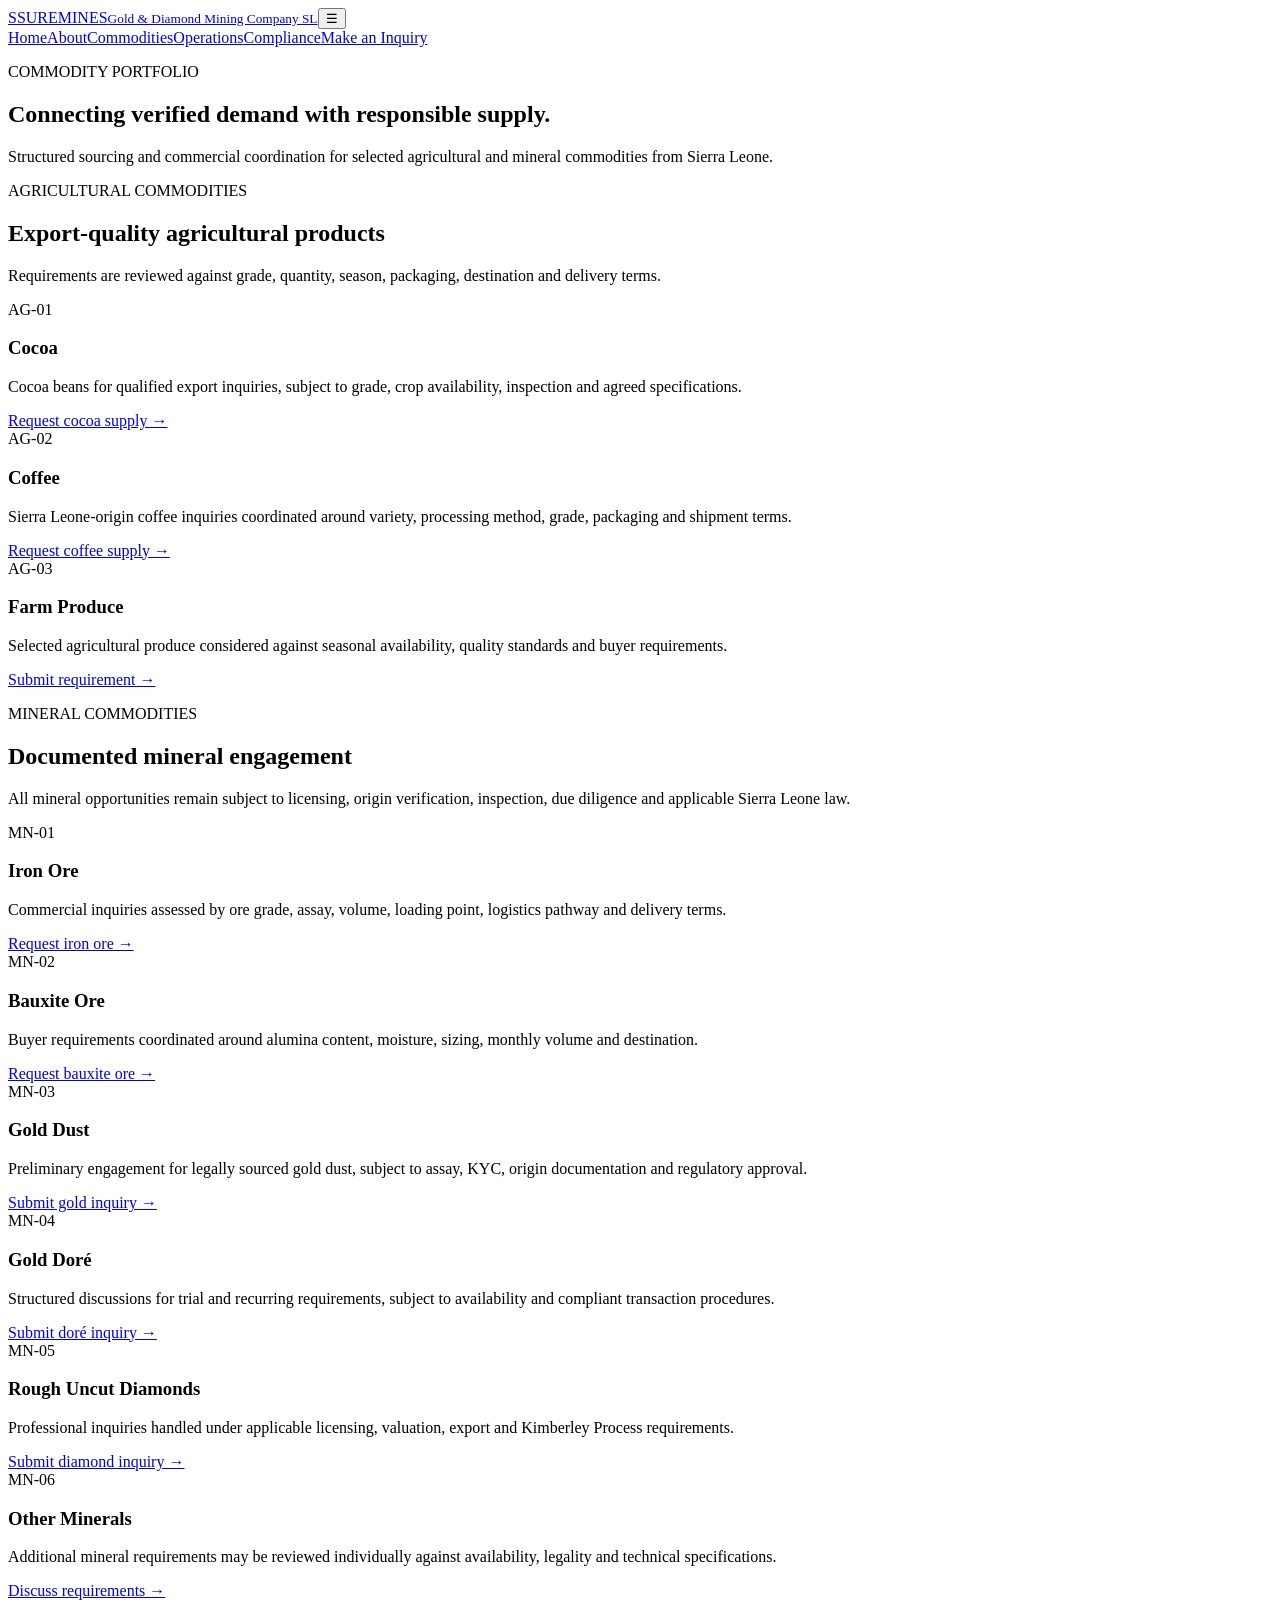
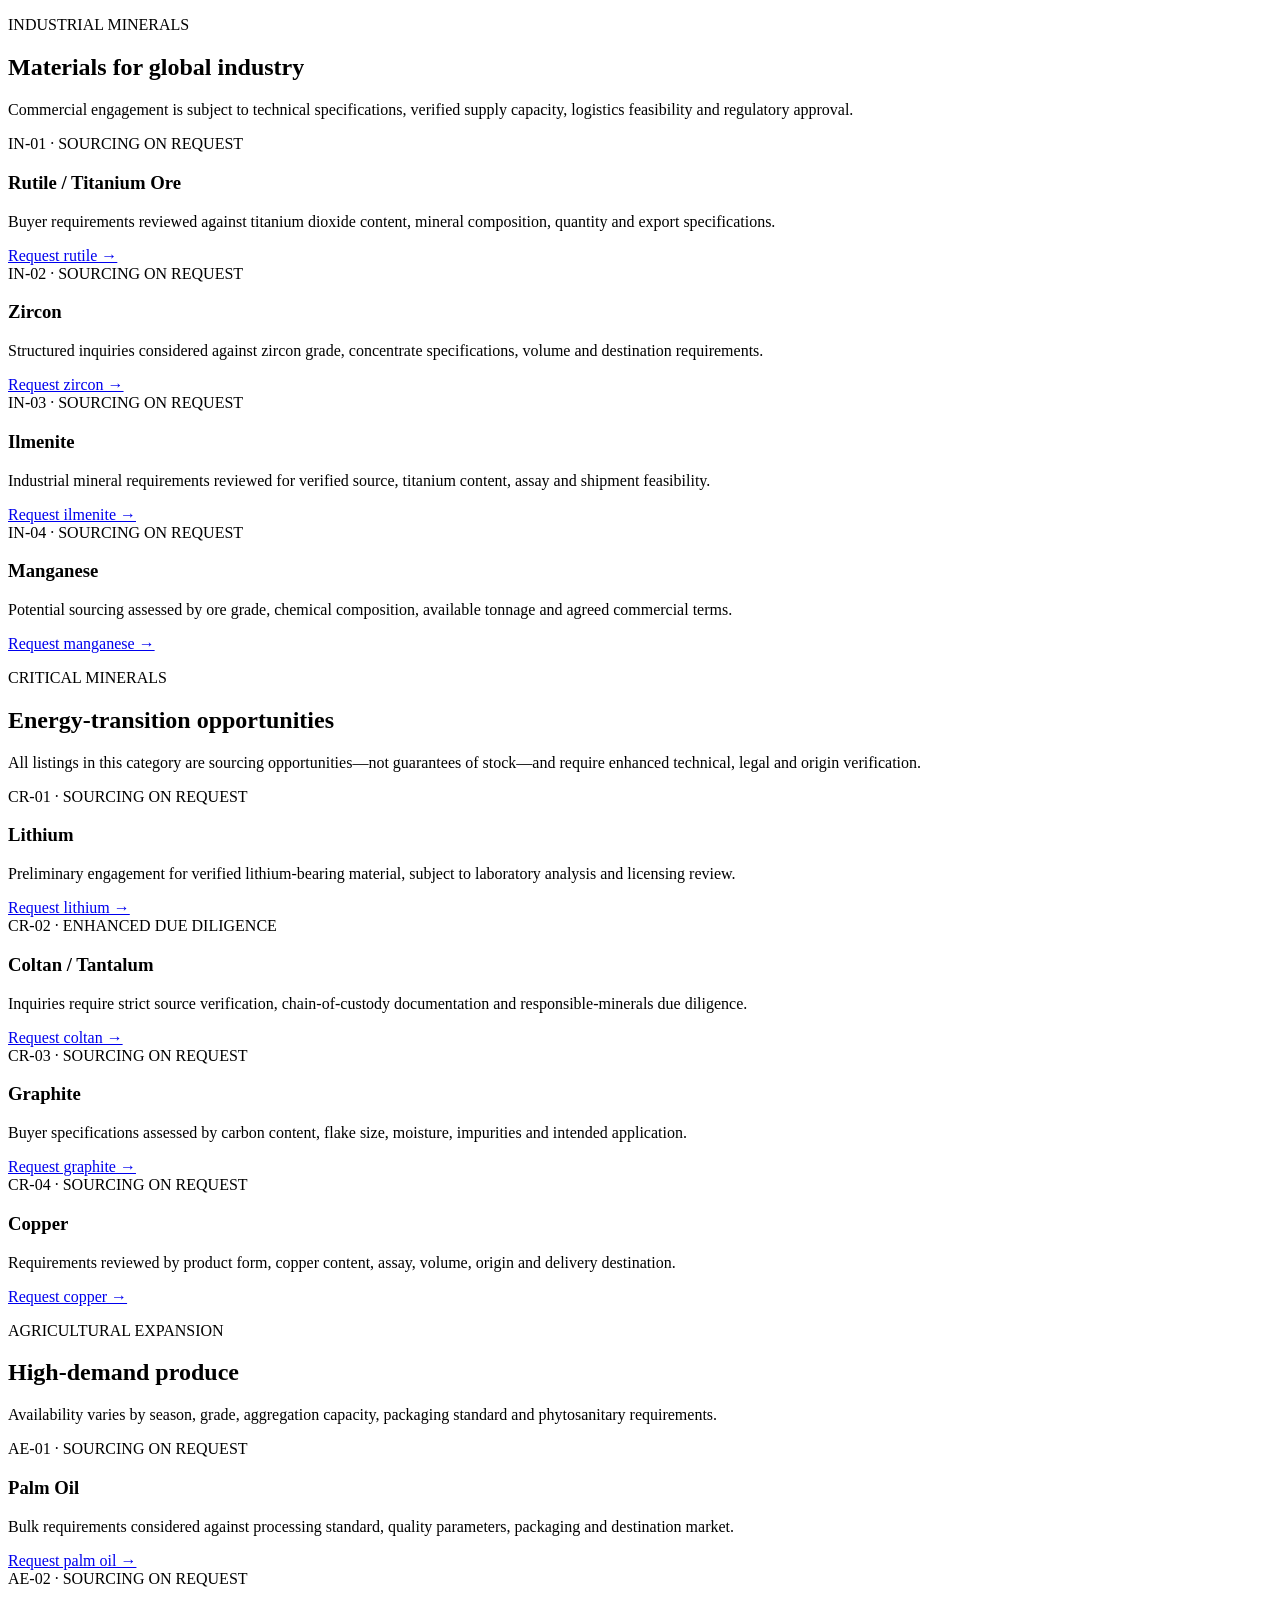
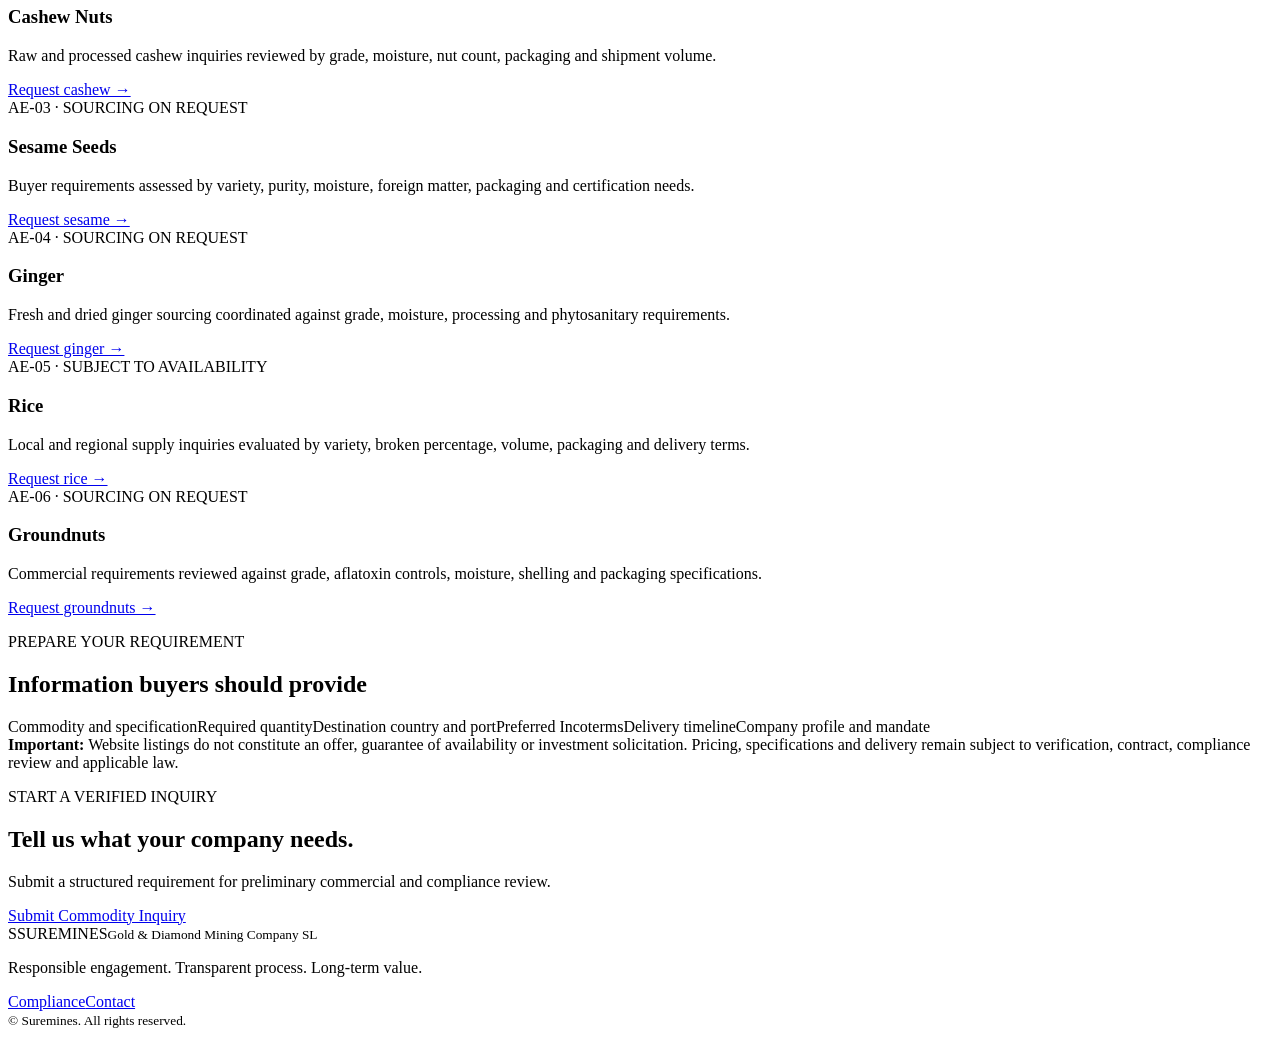
==== commodities.html @ 287db6fc "Build Suremines Trading Hub website" ====
<!doctype html><html lang="en"><head><meta charset="UTF-8"><meta name="viewport" content="width=device-width,initial-scale=1"><meta name="description" content="Suremines commodity portfolio: cocoa, coffee, iron ore, bauxite ore, gold dust and rough uncut diamonds from Sierra Leone."><title>Commodities | Suremines Trading Hub</title><link rel="stylesheet" href="assets/styles.css"><link rel="stylesheet" href="assets/commodities.css"><script defer src="assets/config.js"></script><script defer src="assets/app.js"></script></head><body>
<header class="site-header"><a class="brand" href="index.html"><span class="mark">S</span><span>SUREMINES<small>Gold & Diamond Mining Company SL</small></span></a><button class="menu" aria-label="Open menu">☰</button><nav><a href="index.html">Home</a><a href="about.html">About</a><a class="active" href="commodities.html">Commodities</a><a href="operations.html">Operations</a><a href="compliance.html">Compliance</a><a class="nav-cta" href="contact.html">Make an Inquiry</a></nav></header>
<main><section class="page-hero"><p class="eyebrow">COMMODITY PORTFOLIO</p><h1>Connecting verified demand with responsible supply.</h1><p>Structured sourcing and commercial coordination for selected agricultural and mineral commodities from Sierra Leone.</p></section>
<section class="section commodity-section"><div class="commodity-heading"><p class="eyebrow">AGRICULTURAL COMMODITIES</p><h2>Export-quality agricultural products</h2><p>Requirements are reviewed against grade, quantity, season, packaging, destination and delivery terms.</p></div><div class="commodity-grid"><article><span>AG-01</span><h3>Cocoa</h3><p>Cocoa beans for qualified export inquiries, subject to grade, crop availability, inspection and agreed specifications.</p><a href="contact.html#inquiry">Request cocoa supply →</a></article><article><span>AG-02</span><h3>Coffee</h3><p>Sierra Leone-origin coffee inquiries coordinated around variety, processing method, grade, packaging and shipment terms.</p><a href="contact.html#inquiry">Request coffee supply →</a></article><article><span>AG-03</span><h3>Farm Produce</h3><p>Selected agricultural produce considered against seasonal availability, quality standards and buyer requirements.</p><a href="contact.html#inquiry">Submit requirement →</a></article></div></section>
<section class="section dark commodity-section"><div class="commodity-heading"><p class="eyebrow">MINERAL COMMODITIES</p><h2>Documented mineral engagement</h2><p>All mineral opportunities remain subject to licensing, origin verification, inspection, due diligence and applicable Sierra Leone law.</p></div><div class="commodity-grid"><article><span>MN-01</span><h3>Iron Ore</h3><p>Commercial inquiries assessed by ore grade, assay, volume, loading point, logistics pathway and delivery terms.</p><a href="contact.html#inquiry">Request iron ore →</a></article><article><span>MN-02</span><h3>Bauxite Ore</h3><p>Buyer requirements coordinated around alumina content, moisture, sizing, monthly volume and destination.</p><a href="contact.html#inquiry">Request bauxite ore →</a></article><article><span>MN-03</span><h3>Gold Dust</h3><p>Preliminary engagement for legally sourced gold dust, subject to assay, KYC, origin documentation and regulatory approval.</p><a href="contact.html#inquiry">Submit gold inquiry →</a></article><article><span>MN-04</span><h3>Gold Doré</h3><p>Structured discussions for trial and recurring requirements, subject to availability and compliant transaction procedures.</p><a href="contact.html#inquiry">Submit doré inquiry →</a></article><article><span>MN-05</span><h3>Rough Uncut Diamonds</h3><p>Professional inquiries handled under applicable licensing, valuation, export and Kimberley Process requirements.</p><a href="contact.html#inquiry">Submit diamond inquiry →</a></article><article><span>MN-06</span><h3>Other Minerals</h3><p>Additional mineral requirements may be reviewed individually against availability, legality and technical specifications.</p><a href="contact.html#inquiry">Discuss requirements →</a></article></div></section>
<section class="section commodity-section"><div class="commodity-heading"><p class="eyebrow">INDUSTRIAL MINERALS</p><h2>Materials for global industry</h2><p>Commercial engagement is subject to technical specifications, verified supply capacity, logistics feasibility and regulatory approval.</p></div><div class="commodity-grid"><article><span>IN-01 · SOURCING ON REQUEST</span><h3>Rutile / Titanium Ore</h3><p>Buyer requirements reviewed against titanium dioxide content, mineral composition, quantity and export specifications.</p><a href="contact.html#inquiry">Request rutile →</a></article><article><span>IN-02 · SOURCING ON REQUEST</span><h3>Zircon</h3><p>Structured inquiries considered against zircon grade, concentrate specifications, volume and destination requirements.</p><a href="contact.html#inquiry">Request zircon →</a></article><article><span>IN-03 · SOURCING ON REQUEST</span><h3>Ilmenite</h3><p>Industrial mineral requirements reviewed for verified source, titanium content, assay and shipment feasibility.</p><a href="contact.html#inquiry">Request ilmenite →</a></article><article><span>IN-04 · SOURCING ON REQUEST</span><h3>Manganese</h3><p>Potential sourcing assessed by ore grade, chemical composition, available tonnage and agreed commercial terms.</p><a href="contact.html#inquiry">Request manganese →</a></article></div></section>
<section class="section dark commodity-section"><div class="commodity-heading"><p class="eyebrow">CRITICAL MINERALS</p><h2>Energy-transition opportunities</h2><p>All listings in this category are sourcing opportunities—not guarantees of stock—and require enhanced technical, legal and origin verification.</p></div><div class="commodity-grid"><article><span>CR-01 · SOURCING ON REQUEST</span><h3>Lithium</h3><p>Preliminary engagement for verified lithium-bearing material, subject to laboratory analysis and licensing review.</p><a href="contact.html#inquiry">Request lithium →</a></article><article><span>CR-02 · ENHANCED DUE DILIGENCE</span><h3>Coltan / Tantalum</h3><p>Inquiries require strict source verification, chain-of-custody documentation and responsible-minerals due diligence.</p><a href="contact.html#inquiry">Request coltan →</a></article><article><span>CR-03 · SOURCING ON REQUEST</span><h3>Graphite</h3><p>Buyer specifications assessed by carbon content, flake size, moisture, impurities and intended application.</p><a href="contact.html#inquiry">Request graphite →</a></article><article><span>CR-04 · SOURCING ON REQUEST</span><h3>Copper</h3><p>Requirements reviewed by product form, copper content, assay, volume, origin and delivery destination.</p><a href="contact.html#inquiry">Request copper →</a></article></div></section>
<section class="section commodity-section"><div class="commodity-heading"><p class="eyebrow">AGRICULTURAL EXPANSION</p><h2>High-demand produce</h2><p>Availability varies by season, grade, aggregation capacity, packaging standard and phytosanitary requirements.</p></div><div class="commodity-grid"><article><span>AE-01 · SOURCING ON REQUEST</span><h3>Palm Oil</h3><p>Bulk requirements considered against processing standard, quality parameters, packaging and destination market.</p><a href="contact.html#inquiry">Request palm oil →</a></article><article><span>AE-02 · SOURCING ON REQUEST</span><h3>Cashew Nuts</h3><p>Raw and processed cashew inquiries reviewed by grade, moisture, nut count, packaging and shipment volume.</p><a href="contact.html#inquiry">Request cashew →</a></article><article><span>AE-03 · SOURCING ON REQUEST</span><h3>Sesame Seeds</h3><p>Buyer requirements assessed by variety, purity, moisture, foreign matter, packaging and certification needs.</p><a href="contact.html#inquiry">Request sesame →</a></article><article><span>AE-04 · SOURCING ON REQUEST</span><h3>Ginger</h3><p>Fresh and dried ginger sourcing coordinated against grade, moisture, processing and phytosanitary requirements.</p><a href="contact.html#inquiry">Request ginger →</a></article><article><span>AE-05 · SUBJECT TO AVAILABILITY</span><h3>Rice</h3><p>Local and regional supply inquiries evaluated by variety, broken percentage, volume, packaging and delivery terms.</p><a href="contact.html#inquiry">Request rice →</a></article><article><span>AE-06 · SOURCING ON REQUEST</span><h3>Groundnuts</h3><p>Commercial requirements reviewed against grade, aflatoxin controls, moisture, shelling and packaging specifications.</p><a href="contact.html#inquiry">Request groundnuts →</a></article></div></section>
<section class="section requirement-strip"><p class="eyebrow">PREPARE YOUR REQUIREMENT</p><h2>Information buyers should provide</h2><div><span>Commodity and specification</span><span>Required quantity</span><span>Destination country and port</span><span>Preferred Incoterms</span><span>Delivery timeline</span><span>Company profile and mandate</span></div></section>
<section class="notice"><strong>Important:</strong> Website listings do not constitute an offer, guarantee of availability or investment solicitation. Pricing, specifications and delivery remain subject to verification, contract, compliance review and applicable law.</section><section class="cta"><p class="eyebrow">START A VERIFIED INQUIRY</p><h2>Tell us what your company needs.</h2><p>Submit a structured requirement for preliminary commercial and compliance review.</p><a class="btn primary" href="contact.html#inquiry">Submit Commodity Inquiry</a></section></main>
<footer><div class="brand"><span class="mark">S</span><span>SUREMINES<small>Gold & Diamond Mining Company SL</small></span></div><p>Responsible engagement. Transparent process. Long-term value.</p><div><a href="compliance.html">Compliance</a><a href="contact.html">Contact</a></div><small>© <span data-year></span> Suremines. All rights reserved.</small></footer></body></html>
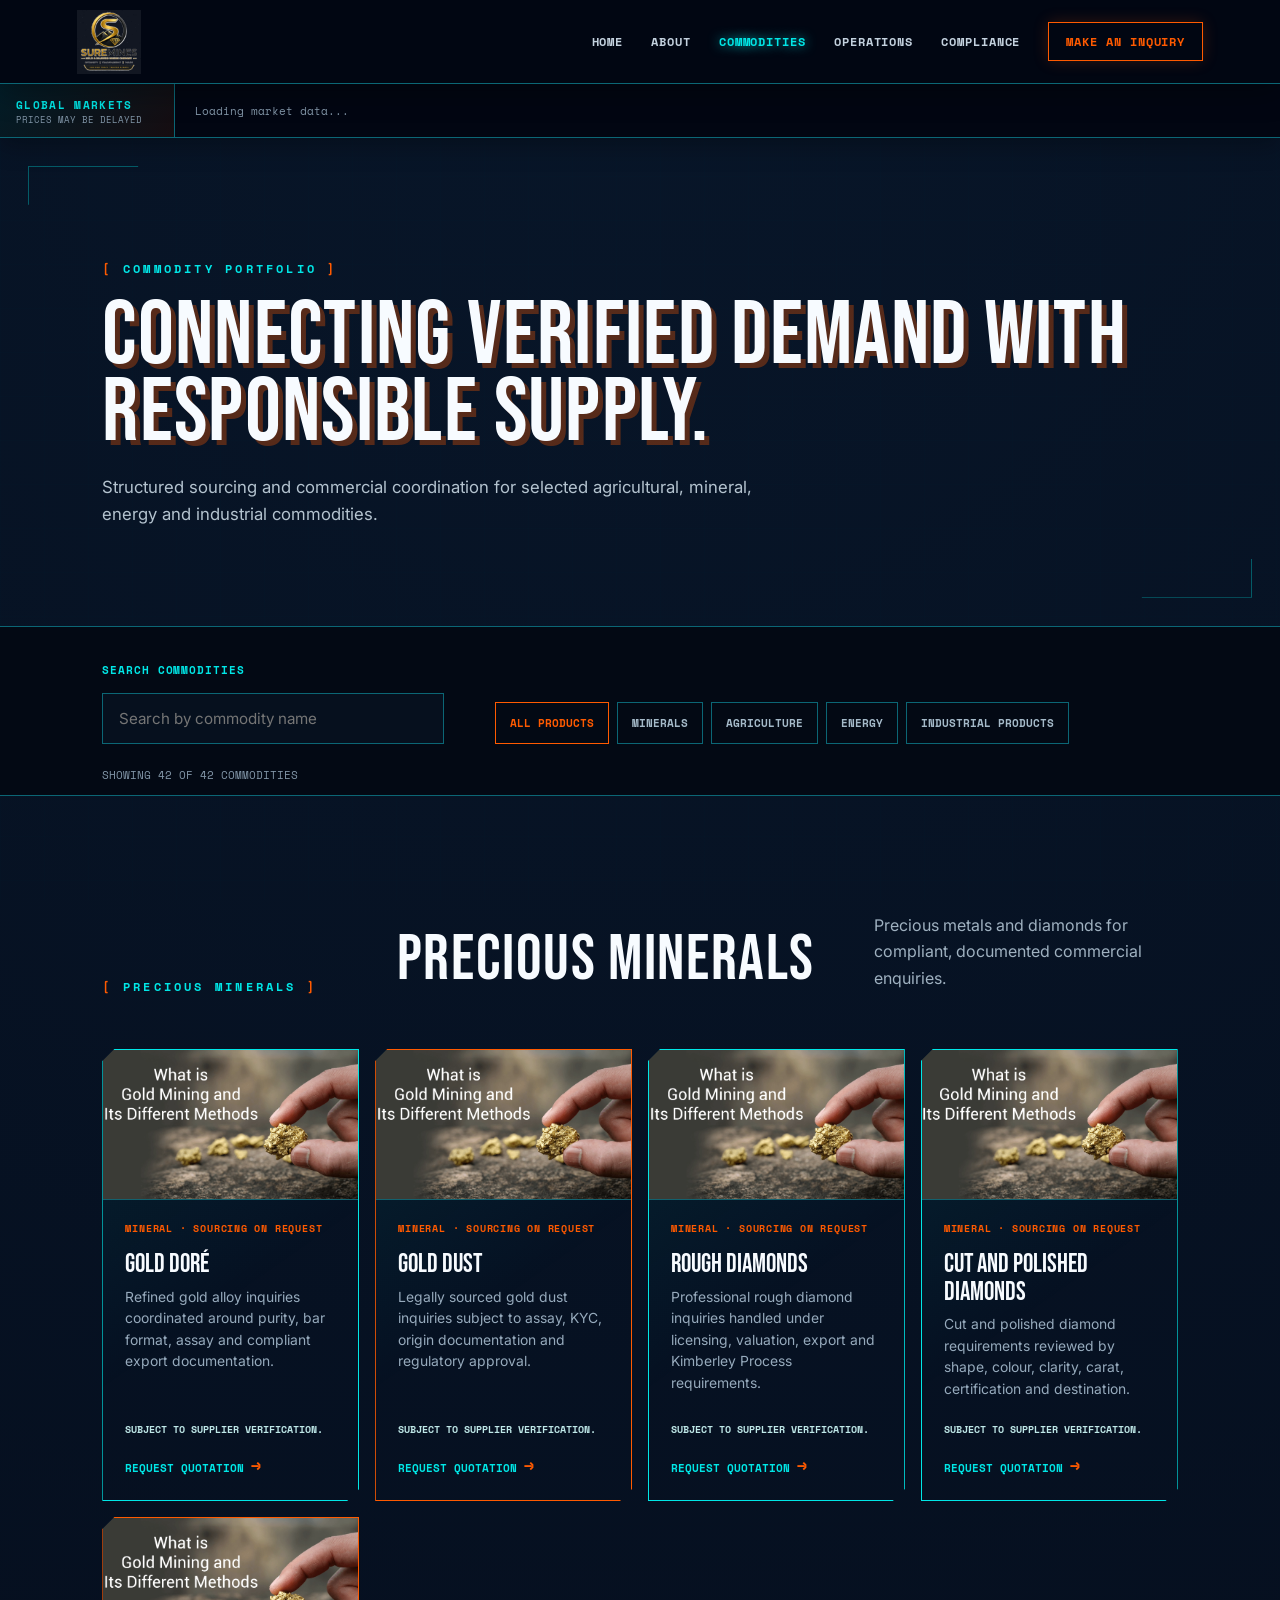
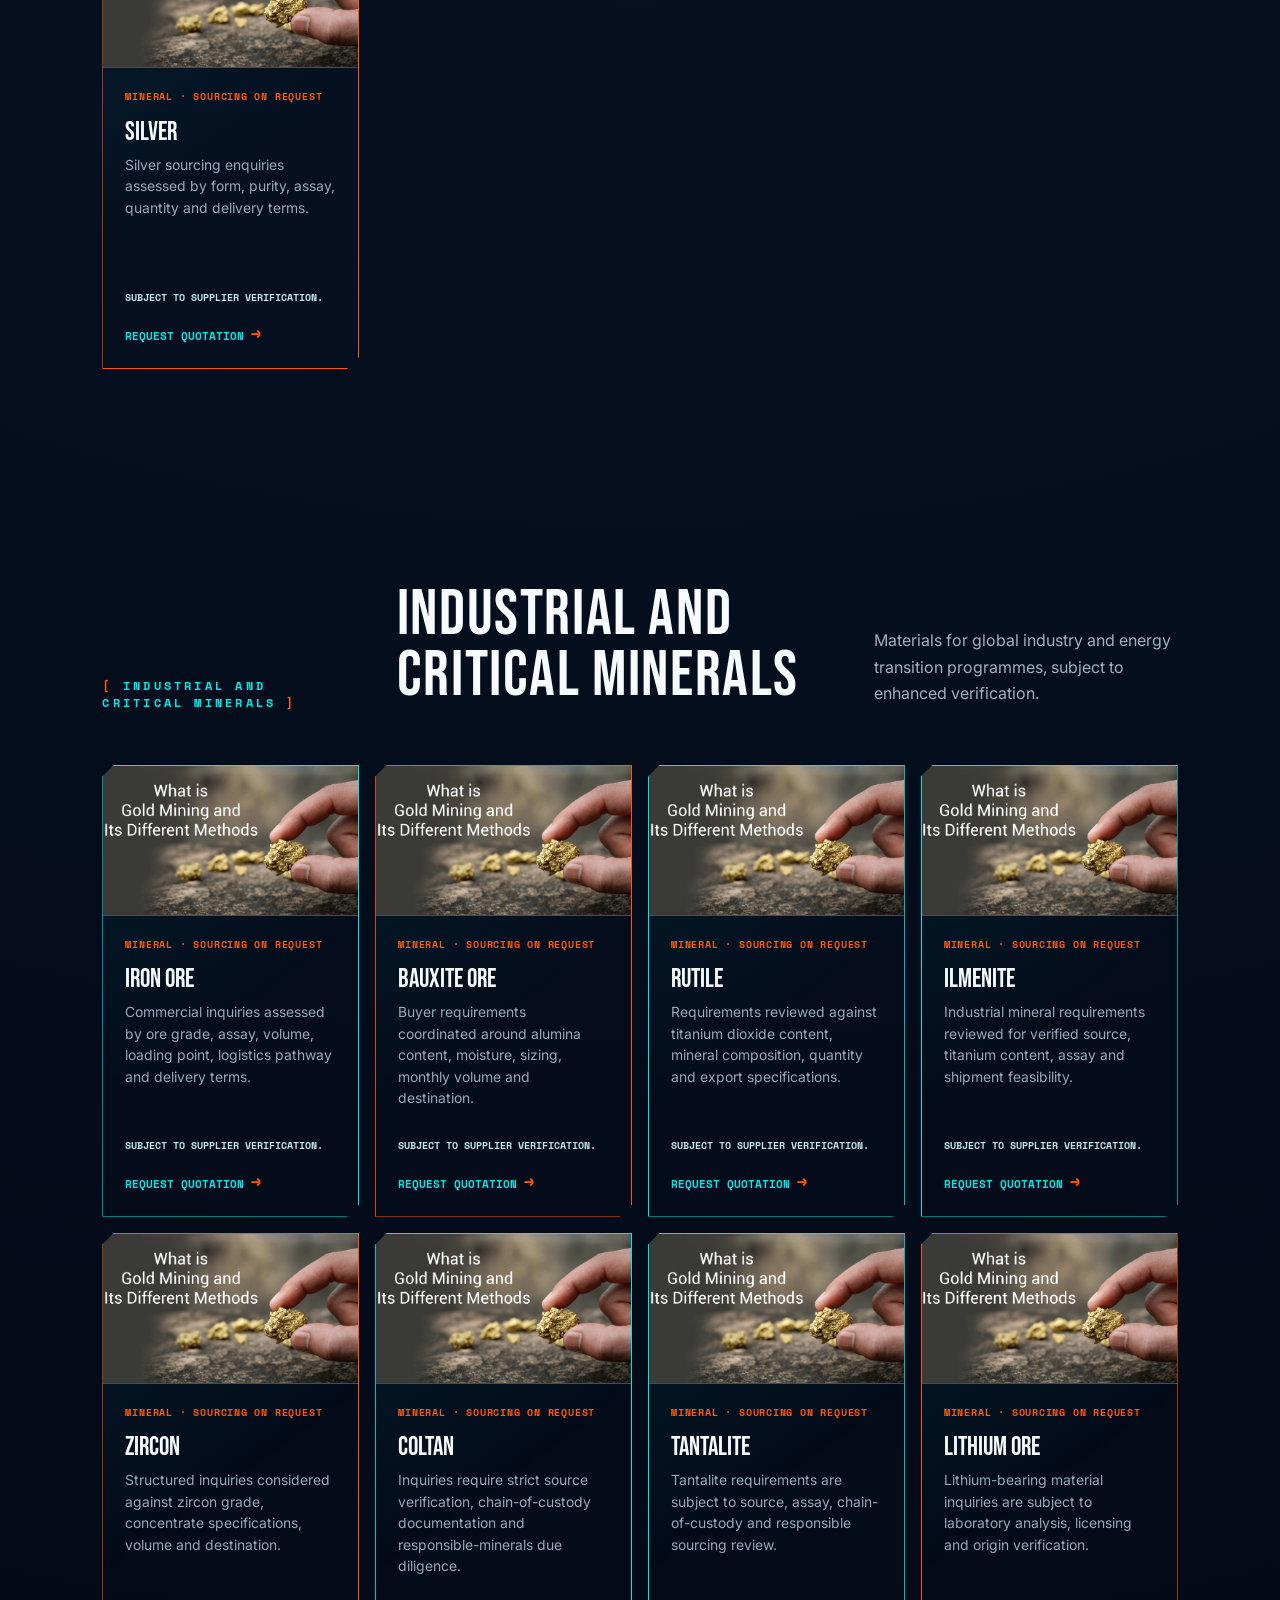
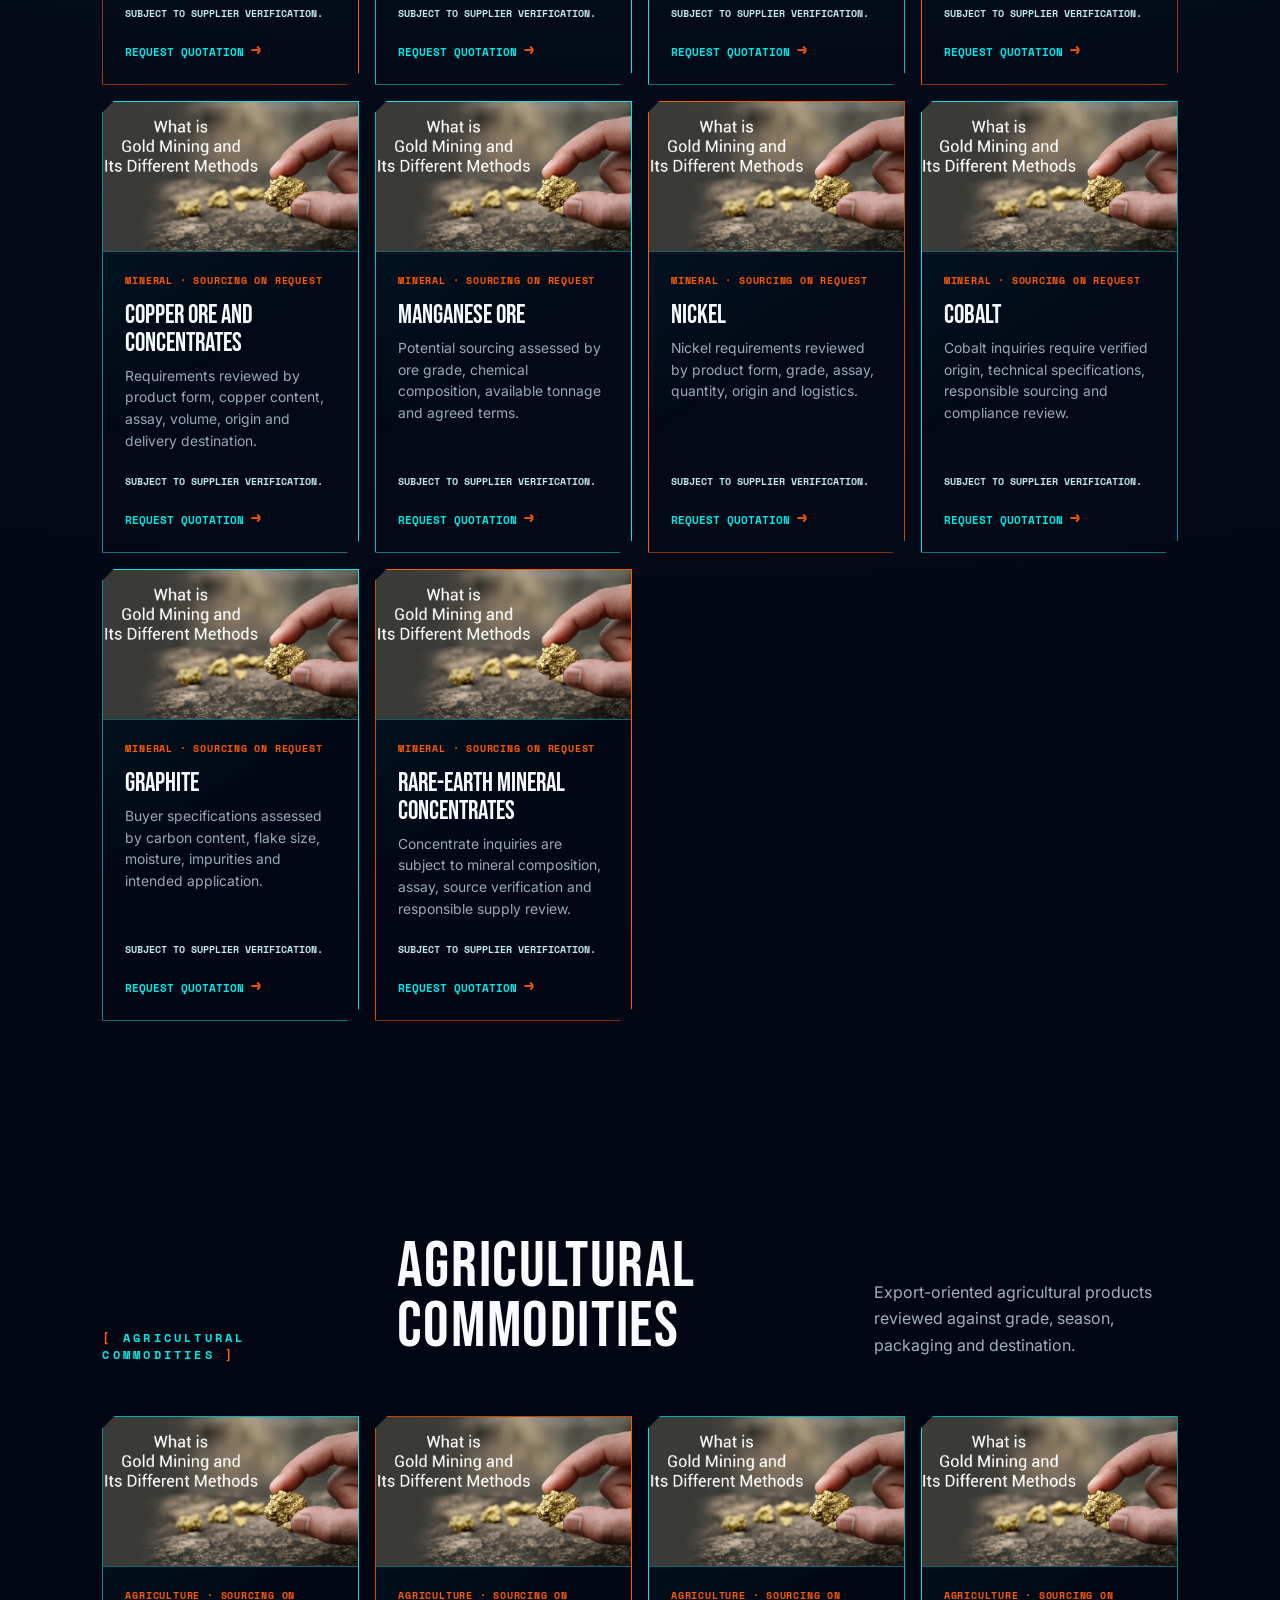
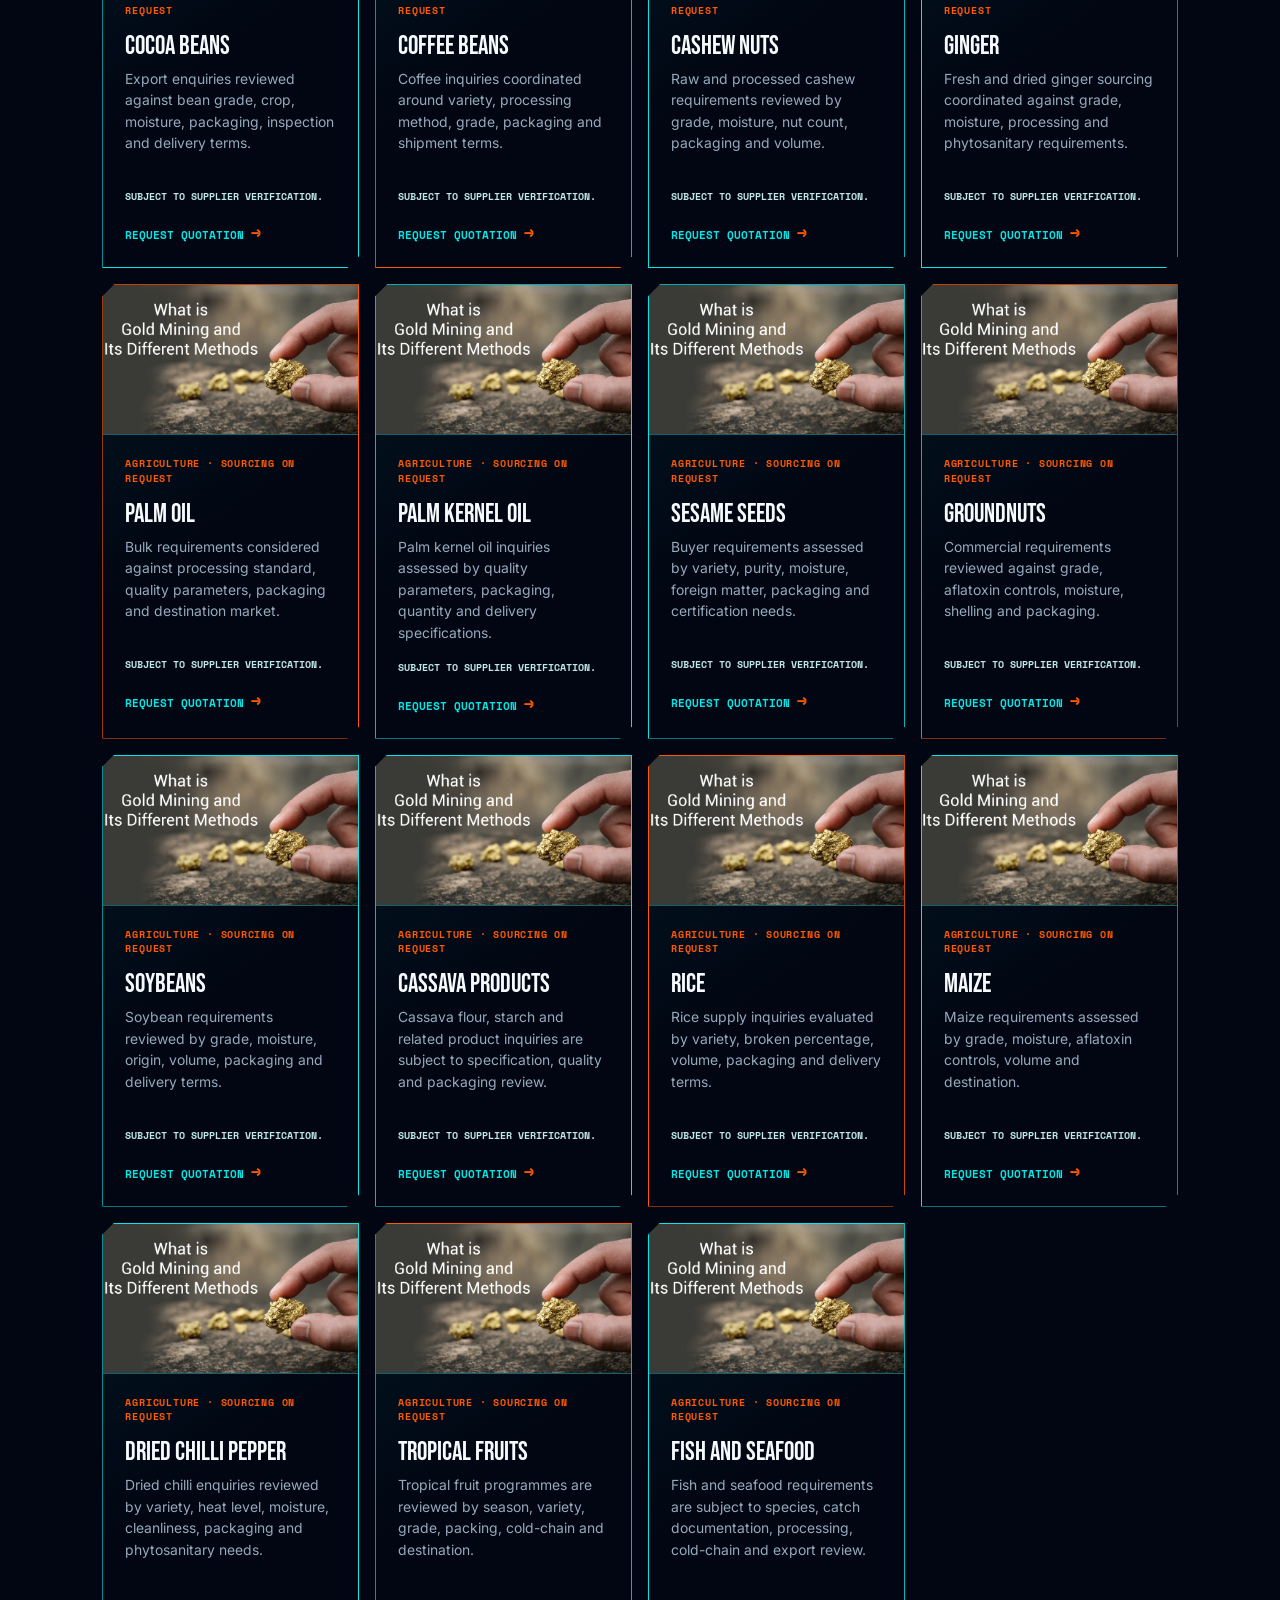
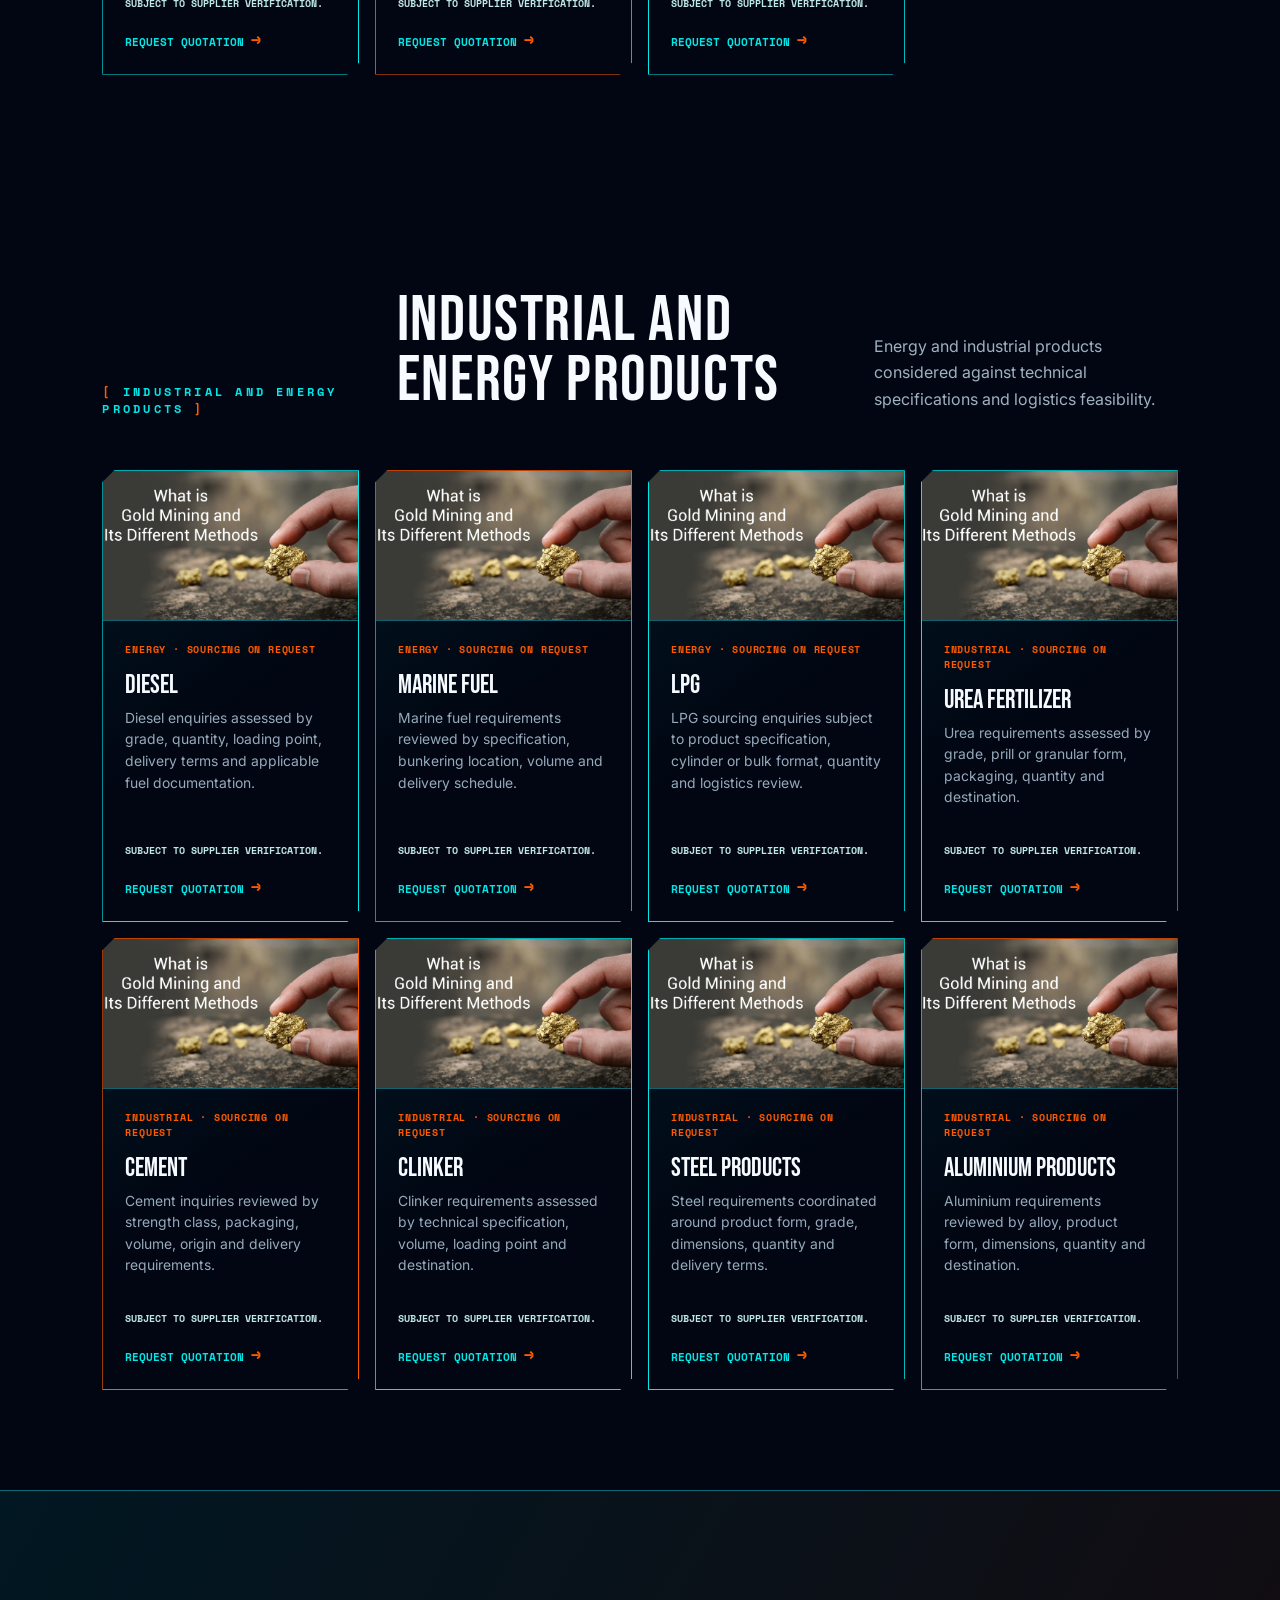
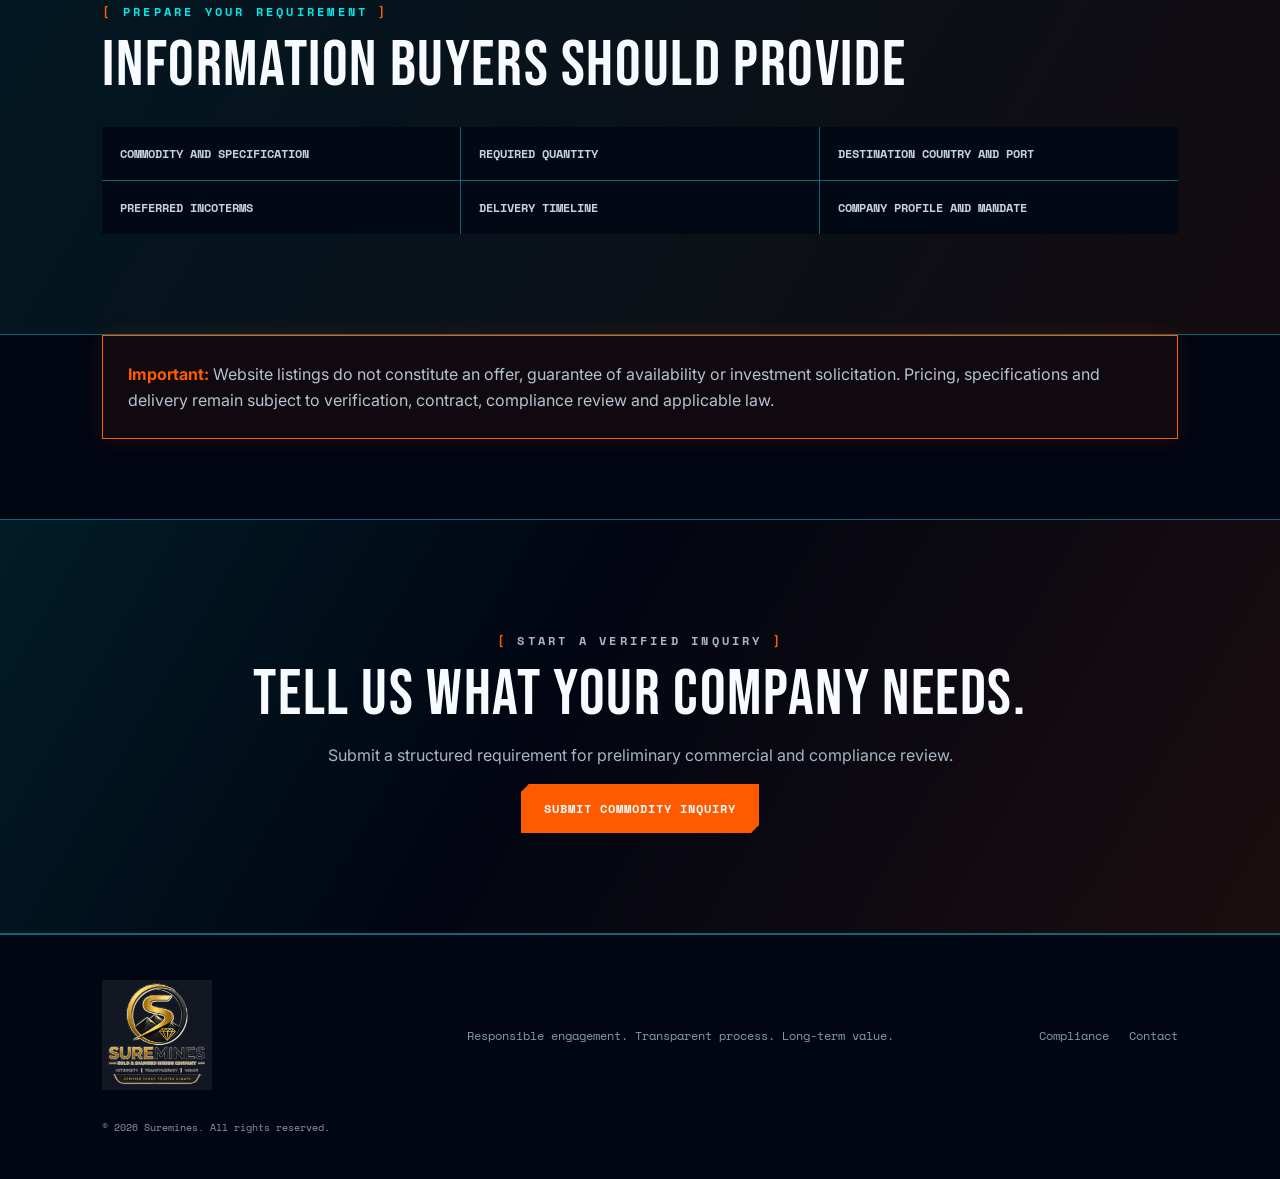
==== commit 0e0d2e86: "Expand high-demand commodities catalogue" ====
--- a/commodities.html
+++ b/commodities.html
@@ -1,11 +1,28 @@
-<!doctype html><html lang="en"><head><meta charset="UTF-8"><meta name="viewport" content="width=device-width,initial-scale=1"><meta name="description" content="Suremines commodity portfolio: cocoa, coffee, iron ore, bauxite ore, gold dust and rough uncut diamonds from Sierra Leone."><title>Commodities | Suremines Trading Hub</title><link rel="stylesheet" href="assets/styles.css"><link rel="stylesheet" href="assets/commodities.css"><script defer src="assets/config.js"></script><script defer src="assets/app.js"></script></head><body>
-<header class="site-header"><a class="brand" href="index.html"><span class="mark">S</span><span>SUREMINES<small>Gold & Diamond Mining Company SL</small></span></a><button class="menu" aria-label="Open menu">☰</button><nav><a href="index.html">Home</a><a href="about.html">About</a><a class="active" href="commodities.html">Commodities</a><a href="operations.html">Operations</a><a href="compliance.html">Compliance</a><a class="nav-cta" href="contact.html">Make an Inquiry</a></nav></header>
-<main><section class="page-hero"><p class="eyebrow">COMMODITY PORTFOLIO</p><h1>Connecting verified demand with responsible supply.</h1><p>Structured sourcing and commercial coordination for selected agricultural and mineral commodities from Sierra Leone.</p></section>
-<section class="section commodity-section"><div class="commodity-heading"><p class="eyebrow">AGRICULTURAL COMMODITIES</p><h2>Export-quality agricultural products</h2><p>Requirements are reviewed against grade, quantity, season, packaging, destination and delivery terms.</p></div><div class="commodity-grid"><article><span>AG-01</span><h3>Cocoa</h3><p>Cocoa beans for qualified export inquiries, subject to grade, crop availability, inspection and agreed specifications.</p><a href="contact.html#inquiry">Request cocoa supply →</a></article><article><span>AG-02</span><h3>Coffee</h3><p>Sierra Leone-origin coffee inquiries coordinated around variety, processing method, grade, packaging and shipment terms.</p><a href="contact.html#inquiry">Request coffee supply →</a></article><article><span>AG-03</span><h3>Farm Produce</h3><p>Selected agricultural produce considered against seasonal availability, quality standards and buyer requirements.</p><a href="contact.html#inquiry">Submit requirement →</a></article></div></section>
-<section class="section dark commodity-section"><div class="commodity-heading"><p class="eyebrow">MINERAL COMMODITIES</p><h2>Documented mineral engagement</h2><p>All mineral opportunities remain subject to licensing, origin verification, inspection, due diligence and applicable Sierra Leone law.</p></div><div class="commodity-grid"><article><span>MN-01</span><h3>Iron Ore</h3><p>Commercial inquiries assessed by ore grade, assay, volume, loading point, logistics pathway and delivery terms.</p><a href="contact.html#inquiry">Request iron ore →</a></article><article><span>MN-02</span><h3>Bauxite Ore</h3><p>Buyer requirements coordinated around alumina content, moisture, sizing, monthly volume and destination.</p><a href="contact.html#inquiry">Request bauxite ore →</a></article><article><span>MN-03</span><h3>Gold Dust</h3><p>Preliminary engagement for legally sourced gold dust, subject to assay, KYC, origin documentation and regulatory approval.</p><a href="contact.html#inquiry">Submit gold inquiry →</a></article><article><span>MN-04</span><h3>Gold Doré</h3><p>Structured discussions for trial and recurring requirements, subject to availability and compliant transaction procedures.</p><a href="contact.html#inquiry">Submit doré inquiry →</a></article><article><span>MN-05</span><h3>Rough Uncut Diamonds</h3><p>Professional inquiries handled under applicable licensing, valuation, export and Kimberley Process requirements.</p><a href="contact.html#inquiry">Submit diamond inquiry →</a></article><article><span>MN-06</span><h3>Other Minerals</h3><p>Additional mineral requirements may be reviewed individually against availability, legality and technical specifications.</p><a href="contact.html#inquiry">Discuss requirements →</a></article></div></section>
-<section class="section commodity-section"><div class="commodity-heading"><p class="eyebrow">INDUSTRIAL MINERALS</p><h2>Materials for global industry</h2><p>Commercial engagement is subject to technical specifications, verified supply capacity, logistics feasibility and regulatory approval.</p></div><div class="commodity-grid"><article><span>IN-01 · SOURCING ON REQUEST</span><h3>Rutile / Titanium Ore</h3><p>Buyer requirements reviewed against titanium dioxide content, mineral composition, quantity and export specifications.</p><a href="contact.html#inquiry">Request rutile →</a></article><article><span>IN-02 · SOURCING ON REQUEST</span><h3>Zircon</h3><p>Structured inquiries considered against zircon grade, concentrate specifications, volume and destination requirements.</p><a href="contact.html#inquiry">Request zircon →</a></article><article><span>IN-03 · SOURCING ON REQUEST</span><h3>Ilmenite</h3><p>Industrial mineral requirements reviewed for verified source, titanium content, assay and shipment feasibility.</p><a href="contact.html#inquiry">Request ilmenite →</a></article><article><span>IN-04 · SOURCING ON REQUEST</span><h3>Manganese</h3><p>Potential sourcing assessed by ore grade, chemical composition, available tonnage and agreed commercial terms.</p><a href="contact.html#inquiry">Request manganese →</a></article></div></section>
-<section class="section dark commodity-section"><div class="commodity-heading"><p class="eyebrow">CRITICAL MINERALS</p><h2>Energy-transition opportunities</h2><p>All listings in this category are sourcing opportunities—not guarantees of stock—and require enhanced technical, legal and origin verification.</p></div><div class="commodity-grid"><article><span>CR-01 · SOURCING ON REQUEST</span><h3>Lithium</h3><p>Preliminary engagement for verified lithium-bearing material, subject to laboratory analysis and licensing review.</p><a href="contact.html#inquiry">Request lithium →</a></article><article><span>CR-02 · ENHANCED DUE DILIGENCE</span><h3>Coltan / Tantalum</h3><p>Inquiries require strict source verification, chain-of-custody documentation and responsible-minerals due diligence.</p><a href="contact.html#inquiry">Request coltan →</a></article><article><span>CR-03 · SOURCING ON REQUEST</span><h3>Graphite</h3><p>Buyer specifications assessed by carbon content, flake size, moisture, impurities and intended application.</p><a href="contact.html#inquiry">Request graphite →</a></article><article><span>CR-04 · SOURCING ON REQUEST</span><h3>Copper</h3><p>Requirements reviewed by product form, copper content, assay, volume, origin and delivery destination.</p><a href="contact.html#inquiry">Request copper →</a></article></div></section>
-<section class="section commodity-section"><div class="commodity-heading"><p class="eyebrow">AGRICULTURAL EXPANSION</p><h2>High-demand produce</h2><p>Availability varies by season, grade, aggregation capacity, packaging standard and phytosanitary requirements.</p></div><div class="commodity-grid"><article><span>AE-01 · SOURCING ON REQUEST</span><h3>Palm Oil</h3><p>Bulk requirements considered against processing standard, quality parameters, packaging and destination market.</p><a href="contact.html#inquiry">Request palm oil →</a></article><article><span>AE-02 · SOURCING ON REQUEST</span><h3>Cashew Nuts</h3><p>Raw and processed cashew inquiries reviewed by grade, moisture, nut count, packaging and shipment volume.</p><a href="contact.html#inquiry">Request cashew →</a></article><article><span>AE-03 · SOURCING ON REQUEST</span><h3>Sesame Seeds</h3><p>Buyer requirements assessed by variety, purity, moisture, foreign matter, packaging and certification needs.</p><a href="contact.html#inquiry">Request sesame →</a></article><article><span>AE-04 · SOURCING ON REQUEST</span><h3>Ginger</h3><p>Fresh and dried ginger sourcing coordinated against grade, moisture, processing and phytosanitary requirements.</p><a href="contact.html#inquiry">Request ginger →</a></article><article><span>AE-05 · SUBJECT TO AVAILABILITY</span><h3>Rice</h3><p>Local and regional supply inquiries evaluated by variety, broken percentage, volume, packaging and delivery terms.</p><a href="contact.html#inquiry">Request rice →</a></article><article><span>AE-06 · SOURCING ON REQUEST</span><h3>Groundnuts</h3><p>Commercial requirements reviewed against grade, aflatoxin controls, moisture, shelling and packaging specifications.</p><a href="contact.html#inquiry">Request groundnuts →</a></article></div></section>
-<section class="section requirement-strip"><p class="eyebrow">PREPARE YOUR REQUIREMENT</p><h2>Information buyers should provide</h2><div><span>Commodity and specification</span><span>Required quantity</span><span>Destination country and port</span><span>Preferred Incoterms</span><span>Delivery timeline</span><span>Company profile and mandate</span></div></section>
-<section class="notice"><strong>Important:</strong> Website listings do not constitute an offer, guarantee of availability or investment solicitation. Pricing, specifications and delivery remain subject to verification, contract, compliance review and applicable law.</section><section class="cta"><p class="eyebrow">START A VERIFIED INQUIRY</p><h2>Tell us what your company needs.</h2><p>Submit a structured requirement for preliminary commercial and compliance review.</p><a class="btn primary" href="contact.html#inquiry">Submit Commodity Inquiry</a></section></main>
-<footer><div class="brand"><span class="mark">S</span><span>SUREMINES<small>Gold & Diamond Mining Company SL</small></span></div><p>Responsible engagement. Transparent process. Long-term value.</p><div><a href="compliance.html">Compliance</a><a href="contact.html">Contact</a></div><small>© <span data-year></span> Suremines. All rights reserved.</small></footer></body></html>
+<!doctype html>
+<html lang="en">
+<head>
+  <meta charset="UTF-8">
+  <meta name="viewport" content="width=device-width,initial-scale=1">
+  <meta name="description" content="Suremines commodity portfolio for verified sourcing inquiries across minerals, agriculture, energy and industrial products.">
+  <title>Commodities | Suremines Trading Hub</title>
+  <link rel="stylesheet" href="assets/styles.css">
+  <link rel="stylesheet" href="assets/commodities.css">
+  <script defer src="assets/config.js"></script>
+  <script defer src="assets/app.js"></script>
+</head>
+<body>
+  <header class="site-header"><a class="brand" href="index.html"><span class="mark">S</span><span>SUREMINES<small>Gold &amp; Diamond Mining Company SL</small></span></a><button class="menu" aria-label="Open menu">☰</button><nav><a href="index.html">Home</a><a href="about.html">About</a><a class="active" href="commodities.html">Commodities</a><a href="operations.html">Operations</a><a href="compliance.html">Compliance</a><a class="nav-cta" href="contact.html">Make an Inquiry</a></nav></header>
+  <main>
+    <section class="page-hero"><p class="eyebrow">COMMODITY PORTFOLIO</p><h1>Connecting verified demand with responsible supply.</h1><p>Structured sourcing and commercial coordination for selected agricultural, mineral, energy and industrial commodities.</p></section>
+    <section class="catalogue-tools" aria-label="Catalogue search and filters">
+      <label class="catalogue-search">Search commodities<input id="commodity-search" type="search" placeholder="Search by commodity name" autocomplete="off"></label>
+      <div class="catalogue-filters" role="group" aria-label="Filter commodities"><button class="filter-button active" type="button" data-filter="all">All Products</button><button class="filter-button" type="button" data-filter="minerals">Minerals</button><button class="filter-button" type="button" data-filter="agriculture">Agriculture</button><button class="filter-button" type="button" data-filter="energy">Energy</button><button class="filter-button" type="button" data-filter="industrial">Industrial Products</button></div>
+      <p class="catalogue-result" id="catalogue-result" aria-live="polite"></p>
+    </section>
+    <div id="commodity-catalogue"></div>
+    <section class="section requirement-strip"><p class="eyebrow">PREPARE YOUR REQUIREMENT</p><h2>Information buyers should provide</h2><div><span>Commodity and specification</span><span>Required quantity</span><span>Destination country and port</span><span>Preferred Incoterms</span><span>Delivery timeline</span><span>Company profile and mandate</span></div></section>
+    <section class="notice"><strong>Important:</strong> Website listings do not constitute an offer, guarantee of availability or investment solicitation. Pricing, specifications and delivery remain subject to verification, contract, compliance review and applicable law.</section><section class="cta"><p class="eyebrow">START A VERIFIED INQUIRY</p><h2>Tell us what your company needs.</h2><p>Submit a structured requirement for preliminary commercial and compliance review.</p><a class="btn primary" href="contact.html#inquiry">Submit Commodity Inquiry</a></section>
+  </main>
+  <footer><div class="brand"><span class="mark">S</span><span>SUREMINES<small>Gold &amp; Diamond Mining Company SL</small></span></div><p>Responsible engagement. Transparent process. Long-term value.</p><div><a href="compliance.html">Compliance</a><a href="contact.html">Contact</a></div><small>© <span data-year></span> Suremines. All rights reserved.</small></footer>
+</body>
+</html>
--- a/assets/styles.css
+++ b/assets/styles.css
@@ -0,0 +1,4 @@
+@import url('https://fonts.googleapis.com/css2?family=Bebas+Neue&family=Inter:wght@400;500;600;700&family=Space+Mono:wght@400;700&display=swap');
+:root{--ink:#020612;--soft:#06101e;--cyan:#00e7e7;--orange:#ff5a00;--white:#f7fbff;--muted:#91a3b5;--line:#0b6675;--glow:0 0 16px rgba(0,231,231,.36)}*{box-sizing:border-box}html{scroll-behavior:smooth}body{margin:0;background:radial-gradient(circle at 50% 0,#081629 0,var(--ink) 48%);color:var(--white);font-family:'Inter',sans-serif;line-height:1.65}body:before{content:"";position:fixed;inset:0;pointer-events:none;opacity:.18;background-image:linear-gradient(rgba(0,231,231,.05) 1px,transparent 1px),linear-gradient(90deg,rgba(0,231,231,.05) 1px,transparent 1px);background-size:44px 44px;z-index:-1}a{color:inherit;text-decoration:none}.site-header{height:84px;display:flex;align-items:center;justify-content:space-between;padding:0 6vw;border-bottom:1px solid var(--line);position:sticky;top:0;background:rgba(2,6,18,.94);backdrop-filter:blur(14px);z-index:10;box-shadow:0 8px 30px rgba(0,0,0,.32)}.brand{display:flex;align-items:center;gap:12px;font-weight:700;letter-spacing:.12em;font-size:.9rem}.brand small{display:block;color:var(--muted);font-size:.55rem;letter-spacing:.05em;font-weight:500}.mark{width:42px;height:42px;border:1px solid var(--cyan);border-radius:50%;display:grid;place-items:center;color:var(--cyan);font-family:'Bebas Neue',sans-serif;font-size:1.3rem;box-shadow:var(--glow)}.site-header nav{display:flex;align-items:center;gap:28px;font:700 .72rem 'Space Mono',monospace;letter-spacing:.08em;text-transform:uppercase}.site-header nav a{color:#c4d2df}.site-header nav a:hover,.site-header nav a.active{color:var(--cyan);text-shadow:0 0 12px rgba(0,231,231,.8)}.nav-cta{border:1px solid var(--orange);padding:10px 17px;color:var(--orange)!important;box-shadow:0 0 16px rgba(255,90,0,.2)}.menu{display:none;background:none;border:0;color:var(--cyan);font-size:1.5rem}.hero{min-height:calc(100vh - 84px);display:grid;grid-template-columns:1.2fr .8fr;align-items:center;padding:7vw 8vw;overflow:hidden;position:relative;background:radial-gradient(circle at 75% 42%,rgba(0,231,231,.12),transparent 28%),radial-gradient(circle at 25% 80%,rgba(255,90,0,.08),transparent 30%)}.hero:after,.page-hero:after{content:"";position:absolute;inset:28px;border:1px solid rgba(0,231,231,.34);clip-path:polygon(0 0,9% 0,9% 2px,2px 2px,2px 9%,0 9%,0 100%,100% 100%,100% 91%,calc(100% - 2px) 91%,calc(100% - 2px) calc(100% - 2px),91% calc(100% - 2px),91% 100%,0 100%);pointer-events:none}.hero-copy{max-width:800px;position:relative;z-index:1}.eyebrow{color:var(--cyan);font:700 .72rem 'Space Mono',monospace;letter-spacing:.28em;text-transform:uppercase}.eyebrow:before{content:"[ ";color:var(--orange)}.eyebrow:after{content:" ]";color:var(--orange)}.hero h1,.page-hero h1{font:400 clamp(4rem,8vw,8.8rem)/.86 'Bebas Neue',sans-serif;letter-spacing:.015em;text-transform:uppercase;margin:.24em 0;text-shadow:5px 5px 0 rgba(255,90,0,.32)}.hero h1 em{font-style:normal;color:var(--cyan)}.lead,.page-hero>p:last-child{font-size:1.05rem;color:#b4c3cf;max-width:700px}.actions{display:flex;gap:14px;margin:32px 0}.btn{display:inline-flex;justify-content:center;padding:14px 22px;border:1px solid var(--cyan);font:700 .78rem 'Space Mono',monospace;letter-spacing:.08em;text-transform:uppercase;cursor:pointer;clip-path:polygon(8px 0,100% 0,100% calc(100% - 8px),calc(100% - 8px) 100%,0 100%,0 8px)}.primary{background:var(--orange);border-color:var(--orange);color:var(--white);box-shadow:0 0 22px rgba(255,90,0,.3)}.ghost{color:var(--cyan);box-shadow:var(--glow)}.trust-row{display:flex;flex-wrap:wrap;gap:22px;color:#9eb1c0;font:400 .72rem 'Space Mono',monospace}.hero-art{height:470px;position:relative}.ore{width:330px;height:330px;background:linear-gradient(140deg,#031321 28%,#00bfc6 44%,#ff5a00 52%,#07101b 68%);clip-path:polygon(50% 0,90% 20%,100% 65%,62% 100%,15% 88%,0 40%);filter:drop-shadow(0 0 35px rgba(0,231,231,.25))}.seal{position:absolute;right:0;bottom:20px;width:170px;height:170px;border:1px solid var(--cyan);border-radius:50%;display:flex;flex-direction:column;justify-content:center;align-items:center;background:#030914;box-shadow:var(--glow)}.seal span{font:400 3.4rem 'Bebas Neue',sans-serif;color:var(--orange)}.seal small{font-family:'Space Mono',monospace;letter-spacing:.2em;color:var(--cyan)}.stats{display:grid;grid-template-columns:repeat(3,1fr);gap:1px;background:var(--cyan);color:var(--white);padding:1px 8vw}.stats div{display:flex;gap:15px;align-items:center;background:#050c18;padding:24px}.stats strong{font:400 2.2rem 'Bebas Neue',sans-serif;color:var(--orange)}.stats span{font:700 .76rem 'Space Mono',monospace;text-transform:uppercase}.section{padding:100px 8vw}.split{display:grid;grid-template-columns:1fr 1fr;gap:10vw;background:#050b17;color:var(--white);border-block:1px solid var(--line)}h2{font:400 clamp(2.8rem,5vw,5.4rem)/.95 'Bebas Neue',sans-serif;letter-spacing:.025em;text-transform:uppercase;margin:.25em 0}h3{font-family:'Space Mono',monospace;font-size:1rem;text-transform:uppercase}.text-link{color:var(--orange);font:700 .78rem 'Space Mono',monospace;text-transform:uppercase}.dark{background:rgba(5,14,27,.84)}.cards{display:grid;grid-template-columns:repeat(3,1fr);gap:18px;margin-top:45px}.cards article{border:1px solid var(--cyan);padding:32px;min-height:240px;background:linear-gradient(145deg,rgba(0,231,231,.05),transparent 48%);clip-path:polygon(12px 0,100% 0,100% calc(100% - 12px),calc(100% - 12px) 100%,0 100%,0 12px)}.cards article:nth-child(even){border-color:var(--orange)}.cards article>span{color:var(--orange);font:400 2.6rem 'Bebas Neue',sans-serif}.cards p,.process p,.service-grid p{color:#96aabc}.process ol{padding:0;list-style:none;border-top:1px solid var(--line);margin-top:40px}.process li{display:grid;grid-template-columns:80px 1fr;border-bottom:1px solid var(--line);padding:25px 0}.process li b{color:var(--orange);font-family:'Space Mono',monospace}.process li h3,.process li p{margin:0}.cta{text-align:center;padding:100px 8vw;background:linear-gradient(120deg,rgba(0,231,231,.1),rgba(2,6,18,.92) 42%,rgba(255,90,0,.1));border-block:1px solid var(--line)}.cta p{color:#a7b6c3}.page-hero{padding:110px 8vw 80px;max-width:none;position:relative;overflow:hidden}.page-hero h1{font-size:clamp(4rem,7vw,7.4rem);max-width:1100px}.service-grid{display:grid;grid-template-columns:1fr 1fr;gap:1px;background:var(--cyan);border:1px solid var(--cyan)}.service-grid article{background:#040a15;padding:45px}.service-grid b{color:var(--orange);font-family:'Space Mono',monospace}.notice{margin:0 8vw 80px;border:1px solid var(--orange);background:rgba(255,90,0,.06);padding:25px;color:#b4c2ce;box-shadow:0 0 18px rgba(255,90,0,.12)}.notice strong{color:var(--orange)}.checklist p{padding:12px 0;border-bottom:1px solid var(--line);color:#bfd0dc}.form-layout{display:grid;grid-template-columns:1.5fr .75fr;gap:8vw;background:#050b17;color:var(--white);border-block:1px solid var(--line)}form label{font:700 .72rem 'Space Mono',monospace;text-transform:uppercase;display:block;margin-bottom:18px;color:#b9c9d5}.field-row{display:grid;grid-template-columns:1fr 1fr;gap:18px}input,select,textarea{width:100%;margin-top:7px;padding:13px;border:1px solid var(--line);background:#020712;color:var(--white);font:inherit;outline:none}input:focus,select:focus,textarea:focus{border-color:var(--cyan);box-shadow:var(--glow)}textarea{resize:vertical}.consent{display:flex;gap:10px;align-items:flex-start}.consent input{width:auto}.form-status{font-size:.8rem;color:var(--cyan)}.contact-card{margin-top:25px;background:#020712;color:white;padding:25px;display:flex;flex-direction:column;gap:8px;border:1px solid var(--cyan)}.contact-card small{color:var(--orange);font-family:'Space Mono',monospace;letter-spacing:.15em}.contact-card hr{border:0;border-top:1px solid var(--line);width:100%}footer{padding:45px 8vw;border-top:1px solid var(--line);display:flex;flex-wrap:wrap;align-items:center;gap:30px;justify-content:space-between;color:#879aa9;font:400 .72rem 'Space Mono',monospace}footer>div:last-of-type{display:flex;gap:20px}
+.insights{display:grid;grid-template-columns:1.08fr .92fr;gap:6vw;align-items:center;background:#030914;border-block:1px solid var(--line)}.insights-media{position:relative;border:1px solid var(--cyan);padding:8px;box-shadow:var(--glow);clip-path:polygon(14px 0,100% 0,100% calc(100% - 14px),calc(100% - 14px) 100%,0 100%,0 14px)}.insights-media:after{content:"FEATURED INTELLIGENCE";position:absolute;right:18px;bottom:18px;background:var(--orange);color:#fff;padding:8px 12px;font:700 .67rem 'Space Mono',monospace;letter-spacing:.09em}.insights-media img{display:block;width:100%;aspect-ratio:16/9;object-fit:cover}.insights-copy>p:not(.eyebrow){color:#9fb1c0;max-width:650px}.insights-tags{display:flex;flex-wrap:wrap;gap:8px;margin:24px 0 30px}.insights-tags span{border:1px solid var(--line);padding:7px 10px;color:var(--cyan);font:700 .66rem 'Space Mono',monospace;text-transform:uppercase;letter-spacing:.05em}
+@media(max-width:800px){.site-header{height:72px;padding:0 5vw}.menu{display:block}.site-header nav{display:none;position:absolute;top:72px;left:0;right:0;background:#0b0c0d;padding:25px;flex-direction:column;align-items:stretch}.site-header nav.open{display:flex}.hero{grid-template-columns:1fr;padding:70px 6vw}.hero-art{height:280px;margin-top:40px}.ore{width:230px;height:230px}.seal{width:115px;height:115px}.stats,.cards,.split,.service-grid,.form-layout,.insights{grid-template-columns:1fr}.stats{gap:18px}.section{padding:70px 6vw}.cards article{min-height:auto}.field-row{grid-template-columns:1fr}.page-hero{padding:70px 6vw}.trust-row{flex-direction:column;gap:7px}footer{flex-direction:column;align-items:flex-start}}
--- a/assets/commodities.css
+++ b/assets/commodities.css
@@ -0,0 +1 @@
+.catalogue-tools{padding:34px 8vw 12px;background:#030914;border-block:1px solid var(--line);display:grid;grid-template-columns:minmax(220px,1fr) 2fr;gap:22px 4vw;align-items:end}.catalogue-search{display:grid;gap:8px;color:var(--cyan);font:700 .7rem 'Space Mono',monospace;letter-spacing:.08em;text-transform:uppercase}.catalogue-search input{width:100%;border:1px solid var(--line);background:#06101e;color:var(--white);padding:15px 16px;font:400 .95rem 'Inter',sans-serif;outline:none}.catalogue-search input:focus{border-color:var(--cyan);box-shadow:var(--glow)}.catalogue-filters{display:flex;flex-wrap:wrap;gap:8px}.filter-button{border:1px solid var(--line);background:transparent;color:#a5bac9;padding:12px 14px;font:700 .68rem 'Space Mono',monospace;text-transform:uppercase;cursor:pointer}.filter-button:hover,.filter-button.active{border-color:var(--orange);color:var(--orange)}.catalogue-result{grid-column:1/-1;margin:0;color:#8296a8;font:400 .7rem 'Space Mono',monospace;text-transform:uppercase}.commodity-heading{display:grid;grid-template-columns:.8fr 1.4fr 1fr;gap:4vw;align-items:end;margin-bottom:42px}.commodity-heading p:last-child{color:#9fb1c0}.commodity-grid{display:grid;grid-template-columns:repeat(4,minmax(0,1fr));gap:16px}.commodity-card{min-width:0;border:1px solid var(--cyan);background:linear-gradient(145deg,rgba(0,231,231,.08),transparent 55%);display:flex;flex-direction:column;clip-path:polygon(12px 0,100% 0,100% calc(100% - 12px),calc(100% - 12px) 100%,0 100%,0 12px);overflow:hidden}.commodity-card:nth-child(3n+2){border-color:var(--orange)}.commodity-card>img{display:block;width:100%;height:150px;object-fit:cover;filter:saturate(.82) contrast(1.05);border-bottom:1px solid var(--line)}.commodity-card-body{min-height:300px;padding:22px;display:flex;flex-direction:column}.commodity-code{color:var(--orange);font:700 .62rem 'Space Mono',monospace;letter-spacing:.08em;line-height:1.5}.commodity-card h3{font:400 1.65rem 'Bebas Neue',sans-serif;color:var(--white);line-height:1.05;margin:14px 0 8px}.commodity-card p{color:#96aabc;font-size:.87rem;line-height:1.55;flex:1;margin:0 0 15px}.availability{color:#bfe8e8;font:700 .65rem 'Space Mono',monospace;line-height:1.45;text-transform:uppercase;margin-bottom:17px}.commodity-cta{color:var(--cyan);font:700 .68rem 'Space Mono',monospace;text-transform:uppercase}.commodity-cta span{color:var(--orange);font-size:1rem}.requirement-strip{background:linear-gradient(120deg,rgba(0,231,231,.08),rgba(255,90,0,.07));border-block:1px solid var(--line)}.requirement-strip>div{display:grid;grid-template-columns:repeat(3,1fr);gap:1px;background:var(--line);margin-top:30px}.requirement-strip span{background:#030914;padding:18px;color:#c3d3de;font:700 .72rem 'Space Mono',monospace;text-transform:uppercase}@media(max-width:1100px){.commodity-grid{grid-template-columns:repeat(2,minmax(0,1fr))}}@media(max-width:800px){.catalogue-tools{padding-inline:6vw;grid-template-columns:1fr}.catalogue-filters{display:grid;grid-template-columns:repeat(2,1fr)}.filter-button{padding-inline:8px}.commodity-heading,.commodity-grid,.requirement-strip>div{grid-template-columns:1fr}.commodity-card-body{min-height:0}.commodity-card>img{height:180px}.commodity-grid article{min-height:auto}}
